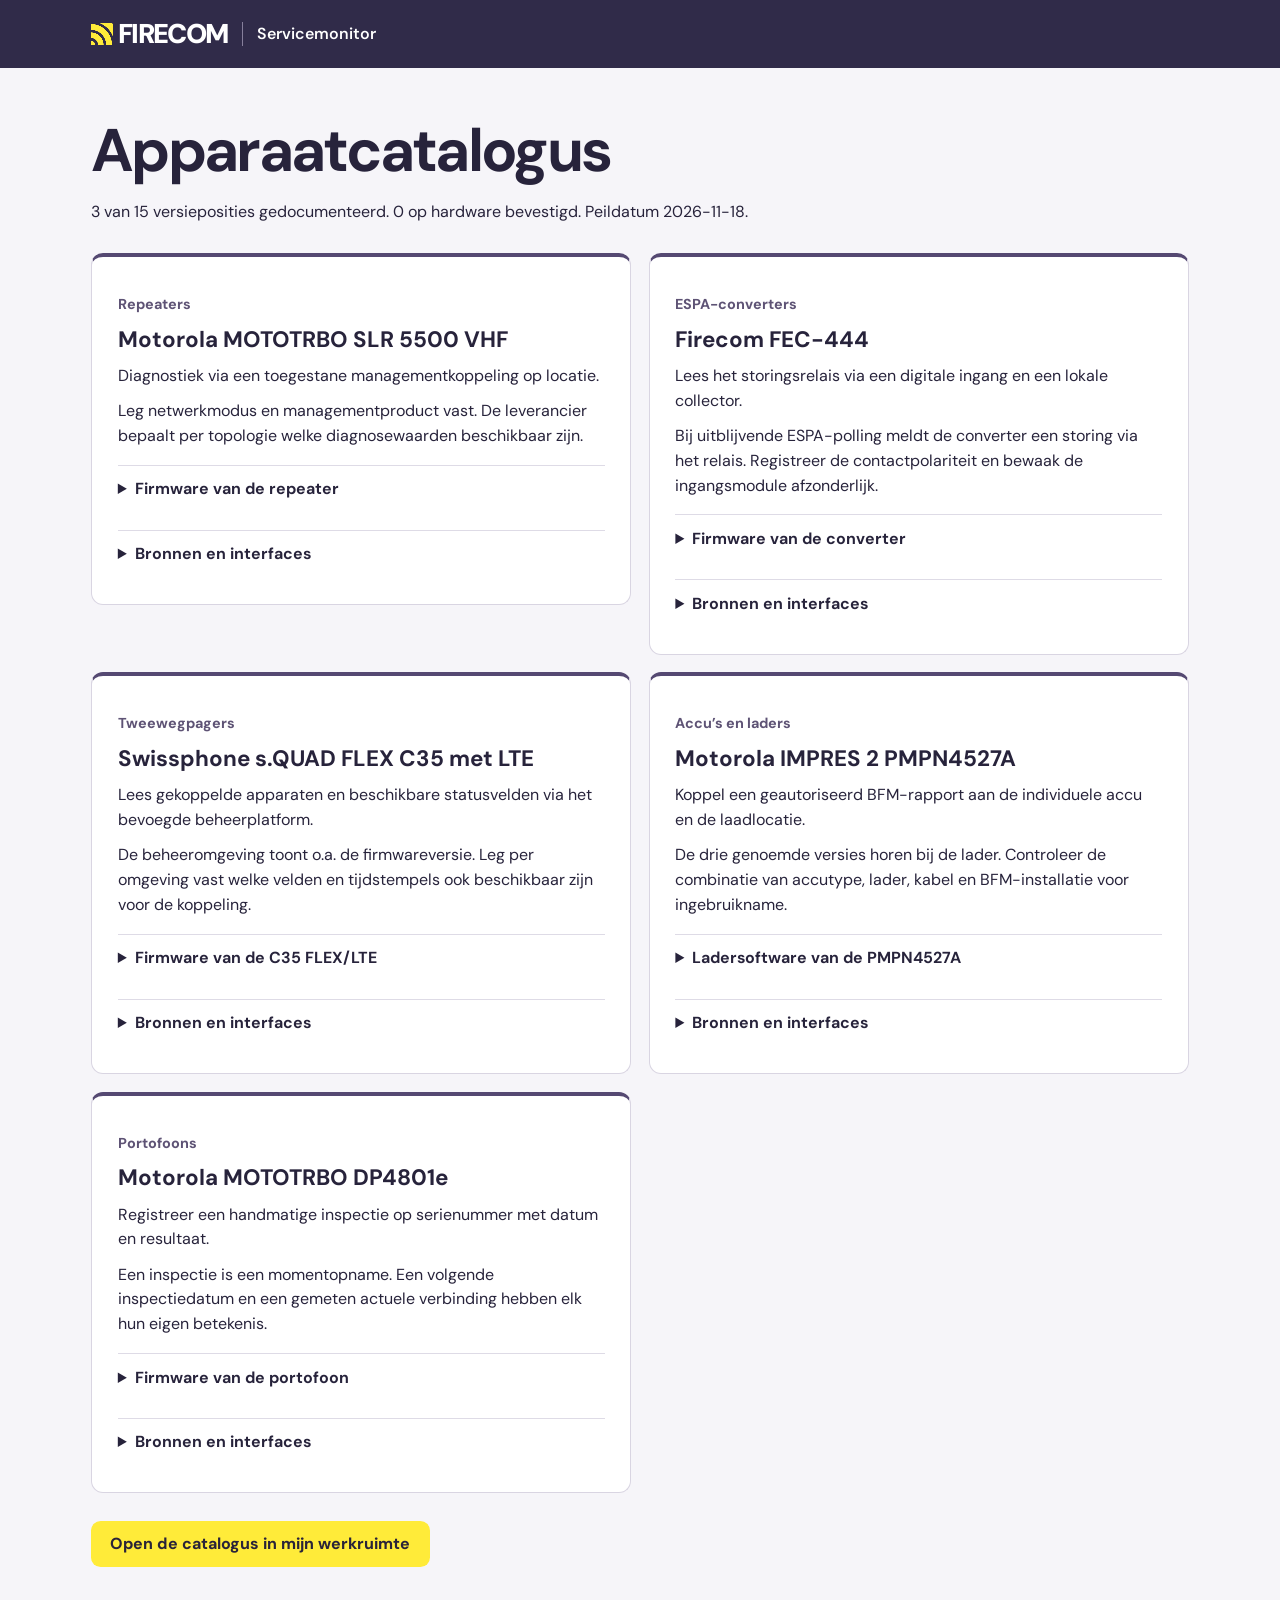
==== catalogus.html @ 89e5a0ce "Launch the single Firecom workspace and retain the public equipment catalogue Tested source revision" ====
<!doctype html>
<html lang="nl"><head>
<meta charset="utf-8"><meta name="viewport" content="width=device-width, initial-scale=1">
<meta name="referrer" content="no-referrer">
<meta http-equiv="Content-Security-Policy" content="default-src 'none'; script-src 'self'; style-src 'self'; img-src 'self'; font-src 'self'; base-uri 'none'; form-action 'none'; connect-src 'none'">
<title>Apparaatcatalogus · Firecom</title><link rel="stylesheet" href="./assets/entry.css?v=6dbd387ce171c879">
</head><body><header class="bar"><div class="wrap"><a class="brand" href="./" aria-label="Firecom Servicemonitor"><b>FIRECOM</b><span>Servicemonitor</span></a></div></header>
<main id="catalogus" class="wrap directory"><header><h1>Apparaatcatalogus</h1>
<p>3 van 15 versieposities gedocumenteerd. 0 op hardware bevestigd. Peildatum <time>2026-11-18</time>.</p></header>
<div class="profiles"><article class="catalog-profile" id="repeater"><p class="kind">Repeaters</p>
<h2>Motorola MOTOTRBO SLR 5500 VHF</h2><p>Diagnostiek via een toegestane managementkoppeling op locatie.</p><p>Leg netwerkmodus en managementproduct vast. De leverancier bepaalt per topologie welke diagnosewaarden beschikbaar zijn.</p>
<details><summary>Firmware van de repeater</summary><ul><li><strong>Nieuwste · Versie op te vragen</strong>
<br>Vraag de EMEA-releasehistorie met de exacte SLR 5500-builds en de actieve netwerkmodus op.
</li><li><strong>Vorige · Versie op te vragen</strong>
<br>Vraag de EMEA-releasehistorie met de exacte SLR 5500-builds en de actieve netwerkmodus op.
</li><li><strong>Derde · Versie op te vragen</strong>
<br>Vraag de EMEA-releasehistorie met de exacte SLR 5500-builds en de actieve netwerkmodus op.
</li></ul></details>
<details><summary>Bronnen en interfaces</summary><ul><li><strong>TRBOnet Watch</strong> · 4.3.0.293, 4.2.0.786, 4.1.0.555<br>Drie builds van de externe monitoringsoftware in het downloadarchief. Ondersteuning van de gekozen uitleesmethode per build moet nog worden getest.</li></ul>
<ul><li><a href="https://www.firecom.nl/portofoons/versterkers/motorola-slr5500-vhf-repeater/" rel="noreferrer">Firecom · SLR 5500 VHF</a></li><li><a href="https://www.motorolasolutions.com/content/dam/msi/images/applicationdeveloper/adk_overview.pdf" rel="noreferrer">Motorola Solutions · toepassingsinterfaces per topologie</a></li><li><a href="https://support.motorolasolutions.com/s/article/How-to-check-firmware-software-compatibility-for-Mototrbo?language=en_IE" rel="noreferrer">Motorola Solutions · versies van apparaten en systeemsoftware</a></li><li><a href="https://trbonet.com/downloads/" rel="noreferrer">TRBOnet · downloadarchief met exacte builds</a></li><li><a href="https://cdn.trbonet.com/download/kb/TRBOnet_Watch/TRBOnet_Watch_User_Manual_v4.3.pdf" rel="noreferrer">TRBOnet · Watch 4.3-handleiding</a></li></ul></details></article>
<article class="catalog-profile" id="espa"><p class="kind">ESPA-converters</p>
<h2>Firecom FEC-444</h2><p>Lees het storingsrelais via een digitale ingang en een lokale collector.</p><p>Bij uitblijvende ESPA-polling meldt de converter een storing via het relais. Registreer de contactpolariteit en bewaak de ingangsmodule afzonderlijk.</p>
<details><summary>Firmware van de converter</summary><ul><li><strong>Nieuwste · Versie op te vragen</strong>
<br>De Firecom-productfiche vermeldt ESPA 4.4.4 als protocol. Vraag de releasehistorie en hardwarerevisie van de FEC-444 op.
</li><li><strong>Vorige · Versie op te vragen</strong>
<br>De Firecom-productfiche vermeldt ESPA 4.4.4 als protocol. Vraag de releasehistorie en hardwarerevisie van de FEC-444 op.
</li><li><strong>Derde · Versie op te vragen</strong>
<br>De Firecom-productfiche vermeldt ESPA 4.4.4 als protocol. Vraag de releasehistorie en hardwarerevisie van de FEC-444 op.
</li></ul></details>
<details><summary>Bronnen en interfaces</summary><ul><li><strong>Moxa ioLogik E1210</strong> · 4.0, 3.4, 3.3<br>Voorbeeld van een aparte ingangsmodule. Deze versies komen uit de firmwaretabel van Moxa. Bevestig welk type daadwerkelijk is aangesloten.</li></ul>
<ul><li><a href="https://www.firecom.nl/wp-content/uploads/woocommerce-pdf-productsheet/espa444-naar-pzi.pdf" rel="noreferrer">Firecom · ESPA-converter FEC-444</a></li><li><a href="https://www.firecom.nl/oproepsystemen/espa-naar-oproepsysteem/espa444-naar-pzi/" rel="noreferrer">Firecom · werking van het storingsrelais</a></li><li><a href="https://www.moxa.com/Moxa/media/PDIM/S100000327/ioLogik%20E1200%20Series_moxa-iologik-e1200-series-iologik-e1210-e1210-t-firmware-v4.0.1kp_Software%20Release%20History.pdf" rel="noreferrer">Moxa · releasehistorie ioLogik E1210 en E1210-T</a></li><li><a href="https://moxa.com/en/support/search?psid=42116" rel="noreferrer">Moxa · producten en actuele downloads</a></li></ul></details></article>
<article class="catalog-profile" id="pager"><p class="kind">Tweewegpagers</p>
<h2>Swissphone s.QUAD FLEX C35 met LTE</h2><p>Lees gekoppelde apparaten en beschikbare statusvelden via het bevoegde beheerplatform.</p><p>De beheeromgeving toont o.a. de firmwareversie. Leg per omgeving vast welke velden en tijdstempels ook beschikbaar zijn voor de koppeling.</p>
<details><summary>Firmware van de C35 FLEX/LTE</summary><ul><li><strong>Nieuwste · Versie op te vragen</strong>
<br>Vraag de releasehistorie voor de Nederlandse FLEX/LTE-uitvoering en de uitrolgroep van deze pager op.
</li><li><strong>Vorige · Versie op te vragen</strong>
<br>Vraag de releasehistorie voor de Nederlandse FLEX/LTE-uitvoering en de uitrolgroep van deze pager op.
</li><li><strong>Derde · Versie op te vragen</strong>
<br>Vraag de releasehistorie voor de Nederlandse FLEX/LTE-uitvoering en de uitrolgroep van deze pager op.
</li></ul></details>
<details><summary>Bronnen en interfaces</summary><ul><li><strong>Brandweerrooster API</strong> · v2<br>API-generatie voor gekoppelde pagers. Een terugmelding over een bericht zegt alleen iets over dat bericht.</li></ul>
<ul><li><a href="https://www.firecom.nl/wp-content/uploads/woocommerce-pdf-productsheet/swissphone-s-quad-flex-c35.pdf" rel="noreferrer">Firecom · Swissphone s.QUAD FLEX C35</a></li><li><a href="https://home.brandweerrooster.nl/pagers" rel="noreferrer">Brandweerrooster · pagerbeheer</a></li><li><a href="https://brandweerrooster.zendesk.com/hc/nl/articles/26117868824338-Hoe-verstuur-ik-een-bericht-naar-de-Swispshone-pagers-via-de-API" rel="noreferrer">Brandweerrooster · gekoppelde pagers en terugmeldingen</a></li></ul></details></article>
<article class="catalog-profile" id="battery"><p class="kind">Accu’s en laders</p>
<h2>Motorola IMPRES 2 PMPN4527A</h2><p>Koppel een geautoriseerd BFM-rapport aan de individuele accu en de laadlocatie.</p><p>De drie genoemde versies horen bij de lader. Controleer de combinatie van accutype, lader, kabel en BFM-installatie voor ingebruikname.</p>
<details><summary>Ladersoftware van de PMPN4527A</summary><ul><li><strong>Nieuwste · 3.01</strong>
 (2026-09)<br>Opgenomen in de gepubliceerde releasehistorie voor deze lader. Bevestig de actuele reeks bij de leverancier.
<a href="https://www.motorolasolutions.com/content/dam/msi/firmware/fleet-management-app/IMPRES_2_charger_software_release_notes.pdf" rel="noreferrer">Releasehistorie</a></li><li><strong>Vorige · 3.00</strong>
 (2026-04)<br>Opgenomen in de gepubliceerde releasehistorie voor deze lader. Bevestig de actuele reeks bij de leverancier.
<a href="https://www.motorolasolutions.com/content/dam/msi/firmware/fleet-management-app/IMPRES_2_charger_software_release_notes.pdf" rel="noreferrer">Releasehistorie</a></li><li><strong>Derde · 2.14</strong>
 (2025-11)<br>Opgenomen in de gepubliceerde releasehistorie voor deze lader. Bevestig de actuele reeks bij de leverancier.
<a href="https://www.motorolasolutions.com/content/dam/msi/firmware/fleet-management-app/IMPRES_2_charger_software_release_notes.pdf" rel="noreferrer">Releasehistorie</a></li></ul></details>
<details><summary>Bronnen en interfaces</summary><ul><li><strong>Motorola Battery Fleet Management</strong> · 4.0<br>Versie van de beheeromgeving in de installatiegids. Bevestig het rapportformaat en de exportrechten per installatie.</li></ul>
<ul><li><a href="https://www.firecom.nl/wp-content/uploads/woocommerce-pdf-productsheet/motorola-pmpn4527a.pdf" rel="noreferrer">Firecom · Motorola PMPN4527A</a></li><li><a href="https://www.motorolasolutions.com/content/dam/msi/firmware/fleet-management-app/IMPRES_2_charger_software_release_notes.pdf" rel="noreferrer">Motorola Solutions · IMPRES 2 Charger Customer Release Notes, september 2026</a></li><li><a href="https://www.motorolasolutions.com/content/dam/msi/Products/product-lines/impres/global_battery_fleet_management_ordering_deployment_guide.pdf" rel="noreferrer">Motorola Solutions · Battery Fleet Management V4.0</a></li></ul></details></article>
<article class="catalog-profile" id="handheld"><p class="kind">Portofoons</p>
<h2>Motorola MOTOTRBO DP4801e</h2><p>Registreer een handmatige inspectie op serienummer met datum en resultaat.</p><p>Een inspectie is een momentopname. Een volgende inspectiedatum en een gemeten actuele verbinding hebben elk hun eigen betekenis.</p>
<details><summary>Firmware van de portofoon</summary><ul><li><strong>Nieuwste · Versie op te vragen</strong>
<br>Vraag de model- en regiogebonden releasehistorie op en lees de aanwezige versie uit tijdens een bevoegde servicebeurt.
</li><li><strong>Vorige · Versie op te vragen</strong>
<br>Vraag de model- en regiogebonden releasehistorie op en lees de aanwezige versie uit tijdens een bevoegde servicebeurt.
</li><li><strong>Derde · Versie op te vragen</strong>
<br>Vraag de model- en regiogebonden releasehistorie op en lees de aanwezige versie uit tijdens een bevoegde servicebeurt.
</li></ul></details>
<details><summary>Bronnen en interfaces</summary>
<ul><li><a href="https://www.firecom.nl/wp-content/uploads/woocommerce-pdf-productsheet/motorola-dp4801e-uhf.pdf" rel="noreferrer">Firecom · Motorola DP4801e UHF</a></li><li><a href="https://aem-cloud-prod-cdn.motorolasolutions.com/en_xu/products/mototrbo/portable-radios/discontinued/dp4000e-series.html" rel="noreferrer">Motorola Solutions · DP4000e-serie en productstatus EMEA</a></li><li><a href="https://support.motorolasolutions.com/s/article/How-to-check-firmware-software-compatibility-for-Mototrbo?language=en_IE" rel="noreferrer">Motorola Solutions · versies van apparaten en systeemsoftware</a></li></ul></details></article></div><a class="action" href="https://servicemonitor-werkplaats.melianeahmed93162357.chatgpt.site/?view=compatibiliteit">Open de catalogus in mijn werkruimte</a></main></body></html>
---- assets/entry.css ----
@font-face{font-family:"DM Sans";src:url("./dm-sans-latin.woff2") format("woff2");font-style:normal;font-weight:100 1000;font-display:swap}
:root{font-family:"DM Sans",Arial,sans-serif;color:#27233b;background:#f6f5f9;font-size:100%;line-height:1.55}
*{box-sizing:border-box}
body{margin:0;overflow-wrap:anywhere}
a{color:#423669;text-underline-offset:.2em}
:focus-visible{outline:3px solid #88731a;outline-offset:4px}
.bar{color:white;background:#302b49}
.wrap{width:min(75rem,100%);margin:auto;padding-inline:clamp(1rem,4vw,3.2rem)}
.bar .wrap{display:flex;align-items:center;min-height:4.25rem;padding-block:.8rem}
.brand{display:inline-flex;align-items:center;flex-wrap:wrap;gap:.4rem .9rem;color:white;text-decoration:none}
.brand b{display:inline-flex;align-items:center;gap:.3rem;font-size:1.7rem;font-weight:900;letter-spacing:-.06em;line-height:1.2}
.brand b::before{content:'';width:.81em;height:.81em;background:radial-gradient(circle at 0 100%,#ffeb39 0 13%,transparent 14% 22%,#ffeb39 23% 40%,transparent 41% 48%,#ffeb39 49% 67%,transparent 68% 75%,#ffeb39 76% 97%,transparent 98%)}
.brand span{border-inline-start:1px solid #867f9b;padding-inline-start:.9rem;font-weight:580}
.hero{background:#302b49;color:white;border-top:1px solid #504b66}
.hero .wrap{display:grid;grid-template-columns:minmax(0,1fr) minmax(0,.96fr);align-items:center;gap:clamp(2rem,5vw,4.8rem);padding-block:clamp(2rem,6vw,5rem)}
.hero h1,.directory h1{font-size:clamp(2.25rem,4.7vw,4rem);line-height:1.08;letter-spacing:-.045em;margin:0 0 1rem}
.hero h1::before{display:block;content:'';width:2.8rem;height:.25rem;background:#ffea30;margin-bottom:1.3rem}
.hero p{font-size:1.125rem;margin:.8rem 0 1.5rem;max-width:42ch;color:#eae7f2}
.hero img{display:block;width:100%;height:auto;border-radius:.9rem}
.action{display:inline-block;border-radius:.6rem;padding:.7em 1.2em;line-height:1.45;font-weight:740;color:#292339;background:#ffeb39;text-decoration:none}
.action:hover{background:#ffdf4d;text-decoration:underline}
.reference{padding-block:1.6rem 3rem}
.reference h2{font-size:1.35rem;margin:0}
.reference p{margin:.25rem 0 .55rem}
.directory{padding-block:clamp(1.75rem,4vw,3.6rem)}
.directory header>p{max-width:65ch}
.profiles{display:grid;grid-template-columns:repeat(auto-fit,minmax(min(100%,26rem),1fr));gap:1.1rem;align-items:start;margin:1.75rem 0}
.catalog-profile{border:1px solid #d9d5e2;border-top:.25rem solid #554972;padding:clamp(1rem,2vw,1.6rem);border-radius:.75rem;background:#fff}
.catalog-profile h2{font-size:1.4rem;margin:.12rem 0 .65rem;line-height:1.25}
.kind{font-weight:700;font-size:.9rem;color:#5e5375;margin:0}
.catalog-profile p{margin-block:.65rem}
details{border-top:1px solid #dedbe6;margin-top:1rem}
summary{padding:.72rem 0;cursor:pointer;font-weight:680}
li{margin-block:.55rem}
ul{padding-inline-start:1.3rem}
@media(max-width:46rem){.hero .wrap{grid-template-columns:1fr;gap:1.6rem}.hero img{max-width:32rem}.bar .wrap{min-height:3.75rem}}
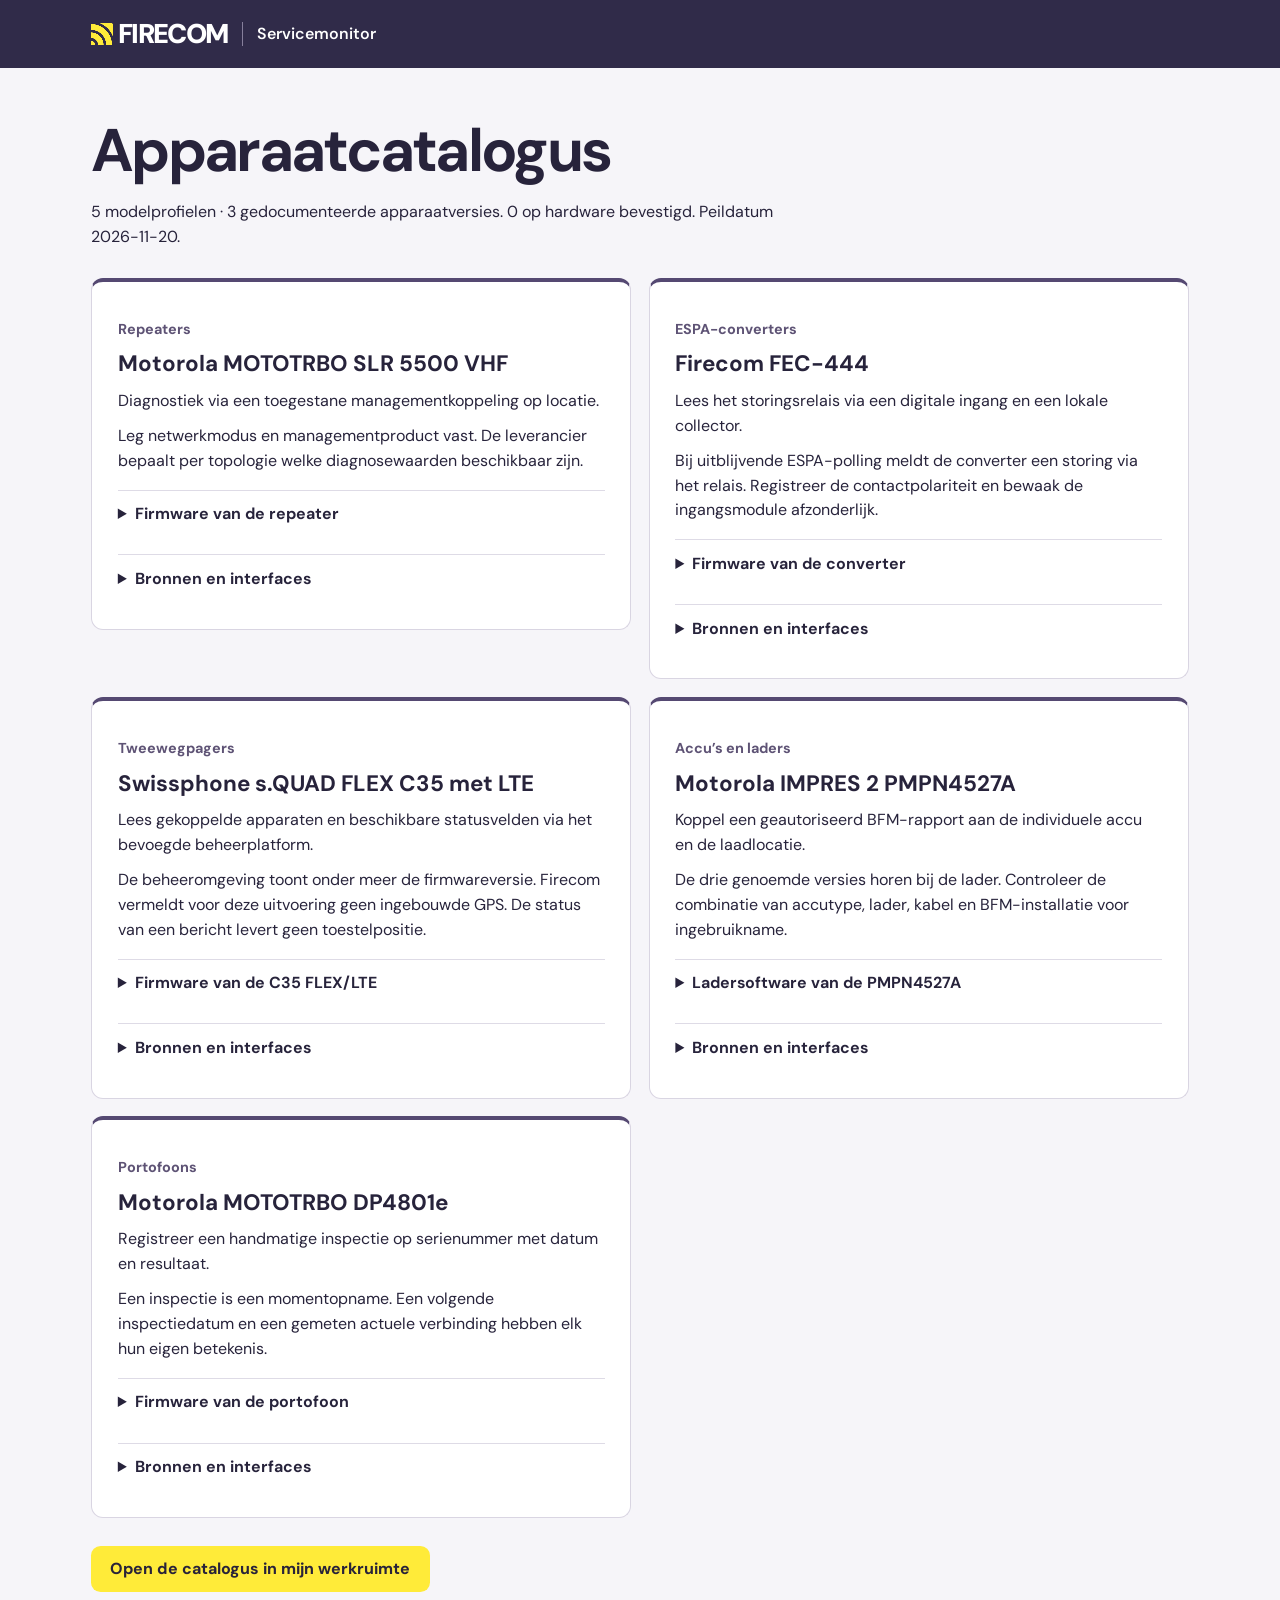
==== commit 31477855: "Show documented device releases and their evidence" ====
--- a/catalogus.html
+++ b/catalogus.html
@@ -3,62 +3,38 @@
 <meta charset="utf-8"><meta name="viewport" content="width=device-width, initial-scale=1">
 <meta name="referrer" content="no-referrer">
 <meta http-equiv="Content-Security-Policy" content="default-src 'none'; script-src 'self'; style-src 'self'; img-src 'self'; font-src 'self'; base-uri 'none'; form-action 'none'; connect-src 'none'">
-<title>Apparaatcatalogus · Firecom</title><link rel="stylesheet" href="./assets/entry.css?v=6dbd387ce171c879">
+<title>Apparaatcatalogus · Firecom</title><link rel="stylesheet" href="./assets/entry.css?v=deaec11de9c68e44">
 </head><body><header class="bar"><div class="wrap"><a class="brand" href="./" aria-label="Firecom Servicemonitor"><b>FIRECOM</b><span>Servicemonitor</span></a></div></header>
 <main id="catalogus" class="wrap directory"><header><h1>Apparaatcatalogus</h1>
-<p>3 van 15 versieposities gedocumenteerd. 0 op hardware bevestigd. Peildatum <time>2026-11-18</time>.</p></header>
+<p>5 modelprofielen · 3 gedocumenteerde apparaatversies. 0 op hardware bevestigd. Peildatum <time>2026-11-20</time>.</p></header>
 <div class="profiles"><article class="catalog-profile" id="repeater"><p class="kind">Repeaters</p>
 <h2>Motorola MOTOTRBO SLR 5500 VHF</h2><p>Diagnostiek via een toegestane managementkoppeling op locatie.</p><p>Leg netwerkmodus en managementproduct vast. De leverancier bepaalt per topologie welke diagnosewaarden beschikbaar zijn.</p>
-<details><summary>Firmware van de repeater</summary><ul><li><strong>Nieuwste · Versie op te vragen</strong>
-<br>Vraag de EMEA-releasehistorie met de exacte SLR 5500-builds en de actieve netwerkmodus op.
-</li><li><strong>Vorige · Versie op te vragen</strong>
-<br>Vraag de EMEA-releasehistorie met de exacte SLR 5500-builds en de actieve netwerkmodus op.
-</li><li><strong>Derde · Versie op te vragen</strong>
-<br>Vraag de EMEA-releasehistorie met de exacte SLR 5500-builds en de actieve netwerkmodus op.
-</li></ul></details>
+<details><summary>Firmware van de repeater</summary><p>Vraag de EMEA-releasehistorie met de exacte SLR 5500-builds en de actieve netwerkmodus op.</p></details>
 <details><summary>Bronnen en interfaces</summary><ul><li><strong>TRBOnet Watch</strong> · 4.3.0.293, 4.2.0.786, 4.1.0.555<br>Drie builds van de externe monitoringsoftware in het downloadarchief. Ondersteuning van de gekozen uitleesmethode per build moet nog worden getest.</li></ul>
 <ul><li><a href="https://www.firecom.nl/portofoons/versterkers/motorola-slr5500-vhf-repeater/" rel="noreferrer">Firecom · SLR 5500 VHF</a></li><li><a href="https://www.motorolasolutions.com/content/dam/msi/images/applicationdeveloper/adk_overview.pdf" rel="noreferrer">Motorola Solutions · toepassingsinterfaces per topologie</a></li><li><a href="https://support.motorolasolutions.com/s/article/How-to-check-firmware-software-compatibility-for-Mototrbo?language=en_IE" rel="noreferrer">Motorola Solutions · versies van apparaten en systeemsoftware</a></li><li><a href="https://trbonet.com/downloads/" rel="noreferrer">TRBOnet · downloadarchief met exacte builds</a></li><li><a href="https://cdn.trbonet.com/download/kb/TRBOnet_Watch/TRBOnet_Watch_User_Manual_v4.3.pdf" rel="noreferrer">TRBOnet · Watch 4.3-handleiding</a></li></ul></details></article>
 <article class="catalog-profile" id="espa"><p class="kind">ESPA-converters</p>
 <h2>Firecom FEC-444</h2><p>Lees het storingsrelais via een digitale ingang en een lokale collector.</p><p>Bij uitblijvende ESPA-polling meldt de converter een storing via het relais. Registreer de contactpolariteit en bewaak de ingangsmodule afzonderlijk.</p>
-<details><summary>Firmware van de converter</summary><ul><li><strong>Nieuwste · Versie op te vragen</strong>
-<br>De Firecom-productfiche vermeldt ESPA 4.4.4 als protocol. Vraag de releasehistorie en hardwarerevisie van de FEC-444 op.
-</li><li><strong>Vorige · Versie op te vragen</strong>
-<br>De Firecom-productfiche vermeldt ESPA 4.4.4 als protocol. Vraag de releasehistorie en hardwarerevisie van de FEC-444 op.
-</li><li><strong>Derde · Versie op te vragen</strong>
-<br>De Firecom-productfiche vermeldt ESPA 4.4.4 als protocol. Vraag de releasehistorie en hardwarerevisie van de FEC-444 op.
-</li></ul></details>
+<details><summary>Firmware van de converter</summary><p>De Firecom-productfiche vermeldt ESPA 4.4.4 als protocol. Vraag de releasehistorie en hardwarerevisie van de FEC-444 op.</p></details>
 <details><summary>Bronnen en interfaces</summary><ul><li><strong>Moxa ioLogik E1210</strong> · 4.0, 3.4, 3.3<br>Voorbeeld van een aparte ingangsmodule. Deze versies komen uit de firmwaretabel van Moxa. Bevestig welk type daadwerkelijk is aangesloten.</li></ul>
 <ul><li><a href="https://www.firecom.nl/wp-content/uploads/woocommerce-pdf-productsheet/espa444-naar-pzi.pdf" rel="noreferrer">Firecom · ESPA-converter FEC-444</a></li><li><a href="https://www.firecom.nl/oproepsystemen/espa-naar-oproepsysteem/espa444-naar-pzi/" rel="noreferrer">Firecom · werking van het storingsrelais</a></li><li><a href="https://www.moxa.com/Moxa/media/PDIM/S100000327/ioLogik%20E1200%20Series_moxa-iologik-e1200-series-iologik-e1210-e1210-t-firmware-v4.0.1kp_Software%20Release%20History.pdf" rel="noreferrer">Moxa · releasehistorie ioLogik E1210 en E1210-T</a></li><li><a href="https://moxa.com/en/support/search?psid=42116" rel="noreferrer">Moxa · producten en actuele downloads</a></li></ul></details></article>
 <article class="catalog-profile" id="pager"><p class="kind">Tweewegpagers</p>
-<h2>Swissphone s.QUAD FLEX C35 met LTE</h2><p>Lees gekoppelde apparaten en beschikbare statusvelden via het bevoegde beheerplatform.</p><p>De beheeromgeving toont o.a. de firmwareversie. Leg per omgeving vast welke velden en tijdstempels ook beschikbaar zijn voor de koppeling.</p>
-<details><summary>Firmware van de C35 FLEX/LTE</summary><ul><li><strong>Nieuwste · Versie op te vragen</strong>
-<br>Vraag de releasehistorie voor de Nederlandse FLEX/LTE-uitvoering en de uitrolgroep van deze pager op.
-</li><li><strong>Vorige · Versie op te vragen</strong>
-<br>Vraag de releasehistorie voor de Nederlandse FLEX/LTE-uitvoering en de uitrolgroep van deze pager op.
-</li><li><strong>Derde · Versie op te vragen</strong>
-<br>Vraag de releasehistorie voor de Nederlandse FLEX/LTE-uitvoering en de uitrolgroep van deze pager op.
-</li></ul></details>
+<h2>Swissphone s.QUAD FLEX C35 met LTE</h2><p>Lees gekoppelde apparaten en beschikbare statusvelden via het bevoegde beheerplatform.</p><p>De beheeromgeving toont onder meer de firmwareversie. Firecom vermeldt voor deze uitvoering geen ingebouwde GPS. De status van een bericht levert geen toestelpositie.</p>
+<details><summary>Firmware van de C35 FLEX/LTE</summary><p>Vraag de releasehistorie voor de Nederlandse FLEX/LTE-uitvoering en de uitrolgroep van deze pager op.</p></details>
 <details><summary>Bronnen en interfaces</summary><ul><li><strong>Brandweerrooster API</strong> · v2<br>API-generatie voor gekoppelde pagers. Een terugmelding over een bericht zegt alleen iets over dat bericht.</li></ul>
 <ul><li><a href="https://www.firecom.nl/wp-content/uploads/woocommerce-pdf-productsheet/swissphone-s-quad-flex-c35.pdf" rel="noreferrer">Firecom · Swissphone s.QUAD FLEX C35</a></li><li><a href="https://home.brandweerrooster.nl/pagers" rel="noreferrer">Brandweerrooster · pagerbeheer</a></li><li><a href="https://brandweerrooster.zendesk.com/hc/nl/articles/26117868824338-Hoe-verstuur-ik-een-bericht-naar-de-Swispshone-pagers-via-de-API" rel="noreferrer">Brandweerrooster · gekoppelde pagers en terugmeldingen</a></li></ul></details></article>
 <article class="catalog-profile" id="battery"><p class="kind">Accu’s en laders</p>
 <h2>Motorola IMPRES 2 PMPN4527A</h2><p>Koppel een geautoriseerd BFM-rapport aan de individuele accu en de laadlocatie.</p><p>De drie genoemde versies horen bij de lader. Controleer de combinatie van accutype, lader, kabel en BFM-installatie voor ingebruikname.</p>
-<details><summary>Ladersoftware van de PMPN4527A</summary><ul><li><strong>Nieuwste · 3.01</strong>
- (2026-09)<br>Opgenomen in de gepubliceerde releasehistorie voor deze lader. Bevestig de actuele reeks bij de leverancier.
-<a href="https://www.motorolasolutions.com/content/dam/msi/firmware/fleet-management-app/IMPRES_2_charger_software_release_notes.pdf" rel="noreferrer">Releasehistorie</a></li><li><strong>Vorige · 3.00</strong>
- (2026-04)<br>Opgenomen in de gepubliceerde releasehistorie voor deze lader. Bevestig de actuele reeks bij de leverancier.
-<a href="https://www.motorolasolutions.com/content/dam/msi/firmware/fleet-management-app/IMPRES_2_charger_software_release_notes.pdf" rel="noreferrer">Releasehistorie</a></li><li><strong>Derde · 2.14</strong>
- (2025-11)<br>Opgenomen in de gepubliceerde releasehistorie voor deze lader. Bevestig de actuele reeks bij de leverancier.
+<details><summary>Ladersoftware van de PMPN4527A</summary><ul><li><strong>Ladersoftware van de PMPN4527A · 3.01</strong>
+ (2026-09)<br>De fabrikant vermeldt deze versie in de releasehistorie van dit model.
+<a href="https://www.motorolasolutions.com/content/dam/msi/firmware/fleet-management-app/IMPRES_2_charger_software_release_notes.pdf" rel="noreferrer">Releasehistorie</a></li><li><strong>Ladersoftware van de PMPN4527A · 3.00</strong>
+ (2026-04)<br>De fabrikant vermeldt deze versie in de releasehistorie van dit model.
+<a href="https://www.motorolasolutions.com/content/dam/msi/firmware/fleet-management-app/IMPRES_2_charger_software_release_notes.pdf" rel="noreferrer">Releasehistorie</a></li><li><strong>Ladersoftware van de PMPN4527A · 2.14</strong>
+ (2025-11)<br>De fabrikant vermeldt deze versie in de releasehistorie van dit model.
 <a href="https://www.motorolasolutions.com/content/dam/msi/firmware/fleet-management-app/IMPRES_2_charger_software_release_notes.pdf" rel="noreferrer">Releasehistorie</a></li></ul></details>
 <details><summary>Bronnen en interfaces</summary><ul><li><strong>Motorola Battery Fleet Management</strong> · 4.0<br>Versie van de beheeromgeving in de installatiegids. Bevestig het rapportformaat en de exportrechten per installatie.</li></ul>
 <ul><li><a href="https://www.firecom.nl/wp-content/uploads/woocommerce-pdf-productsheet/motorola-pmpn4527a.pdf" rel="noreferrer">Firecom · Motorola PMPN4527A</a></li><li><a href="https://www.motorolasolutions.com/content/dam/msi/firmware/fleet-management-app/IMPRES_2_charger_software_release_notes.pdf" rel="noreferrer">Motorola Solutions · IMPRES 2 Charger Customer Release Notes, september 2026</a></li><li><a href="https://www.motorolasolutions.com/content/dam/msi/Products/product-lines/impres/global_battery_fleet_management_ordering_deployment_guide.pdf" rel="noreferrer">Motorola Solutions · Battery Fleet Management V4.0</a></li></ul></details></article>
 <article class="catalog-profile" id="handheld"><p class="kind">Portofoons</p>
 <h2>Motorola MOTOTRBO DP4801e</h2><p>Registreer een handmatige inspectie op serienummer met datum en resultaat.</p><p>Een inspectie is een momentopname. Een volgende inspectiedatum en een gemeten actuele verbinding hebben elk hun eigen betekenis.</p>
-<details><summary>Firmware van de portofoon</summary><ul><li><strong>Nieuwste · Versie op te vragen</strong>
-<br>Vraag de model- en regiogebonden releasehistorie op en lees de aanwezige versie uit tijdens een bevoegde servicebeurt.
-</li><li><strong>Vorige · Versie op te vragen</strong>
-<br>Vraag de model- en regiogebonden releasehistorie op en lees de aanwezige versie uit tijdens een bevoegde servicebeurt.
-</li><li><strong>Derde · Versie op te vragen</strong>
-<br>Vraag de model- en regiogebonden releasehistorie op en lees de aanwezige versie uit tijdens een bevoegde servicebeurt.
-</li></ul></details>
+<details><summary>Firmware van de portofoon</summary><p>Vraag de model- en regiogebonden releasehistorie op en lees de aanwezige versie uit tijdens een bevoegde servicebeurt.</p></details>
 <details><summary>Bronnen en interfaces</summary>
-<ul><li><a href="https://www.firecom.nl/wp-content/uploads/woocommerce-pdf-productsheet/motorola-dp4801e-uhf.pdf" rel="noreferrer">Firecom · Motorola DP4801e UHF</a></li><li><a href="https://aem-cloud-prod-cdn.motorolasolutions.com/en_xu/products/mototrbo/portable-radios/discontinued/dp4000e-series.html" rel="noreferrer">Motorola Solutions · DP4000e-serie en productstatus EMEA</a></li><li><a href="https://support.motorolasolutions.com/s/article/How-to-check-firmware-software-compatibility-for-Mototrbo?language=en_IE" rel="noreferrer">Motorola Solutions · versies van apparaten en systeemsoftware</a></li></ul></details></article></div><a class="action" href="https://servicemonitor-werkplaats.melianeahmed93162357.chatgpt.site/?view=compatibiliteit">Open de catalogus in mijn werkruimte</a></main></body></html>
+<ul><li><a href="https://www.firecom.nl/wp-content/uploads/woocommerce-pdf-productsheet/motorola-dp4801e-uhf.pdf" rel="noreferrer">Firecom · Motorola DP4801e UHF</a></li><li><a href="https://aem-cloud-prod-cdn.motorolasolutions.com/en_xu/products/mototrbo/portable-radios/discontinued/dp4000e-series.html" rel="noreferrer">Motorola Solutions · DP4000e-serie en productstatus EMEA</a></li><li><a href="https://support.motorolasolutions.com/s/article/How-to-check-firmware-software-compatibility-for-Mototrbo?language=en_IE" rel="noreferrer">Motorola Solutions · versies van apparaten en systeemsoftware</a></li></ul></details></article></div><a class="action" href="https://servicemonitor-werkplaats.melianeahmed93162357.chatgpt.site/?view=compatibiliteit">Open de catalogus in mijn werkruimte</a></main><script type="module" src="./assets/reading-pointer.js?v=d0e5604966abaa4b"></script></body></html>
--- a/assets/entry.css
+++ b/assets/entry.css
@@ -34,3 +34,9 @@
 li{margin-block:.55rem}
 ul{padding-inline-start:1.3rem}
 @media(max-width:46rem){.hero .wrap{grid-template-columns:1fr;gap:1.6rem}.hero img{max-width:32rem}.bar .wrap{min-height:3.75rem}}
+
+html[data-reading-pointer], html[data-reading-pointer] body { caret-color: transparent; }
+html[data-reading-pointer] :is(input, textarea, [contenteditable]:not([contenteditable="false"]), [role="textbox"]) { caret-color: auto; }
+
+body { cursor:default; }
+a[href],button,summary { cursor:pointer; }
